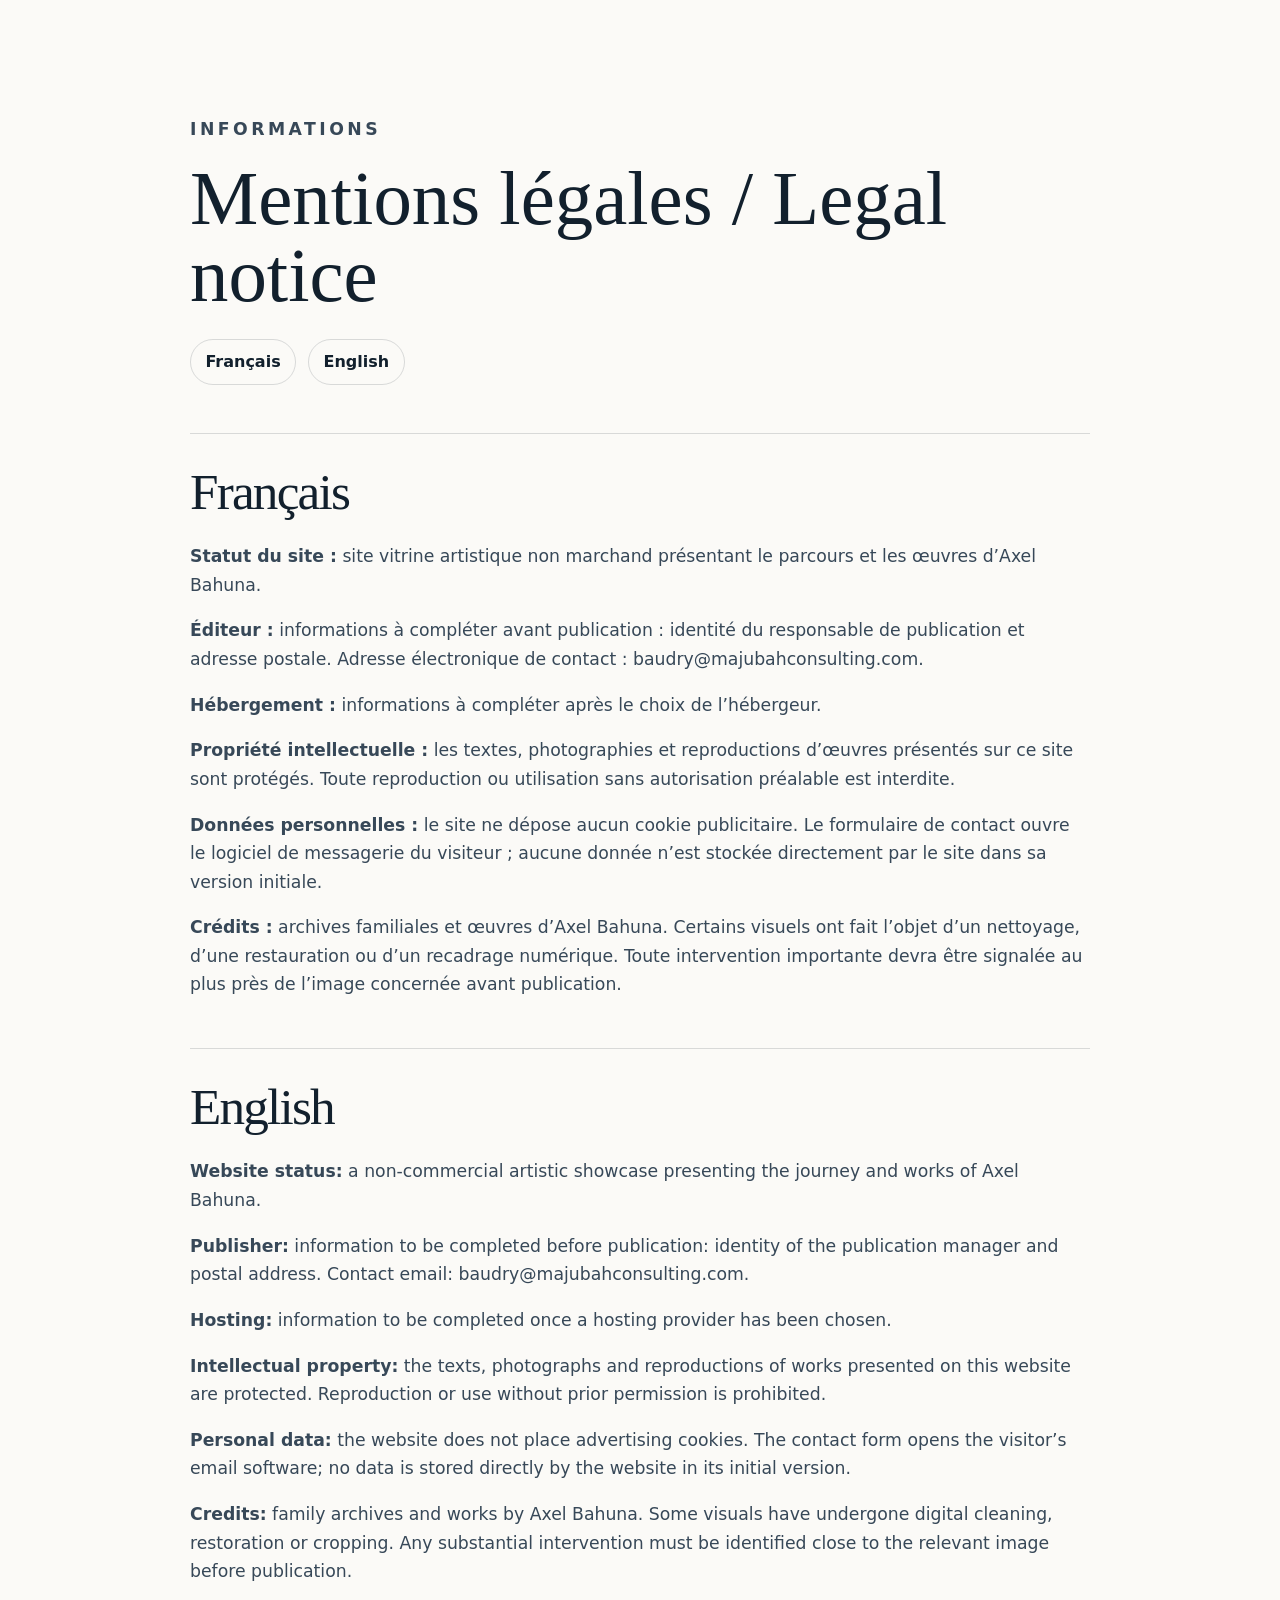
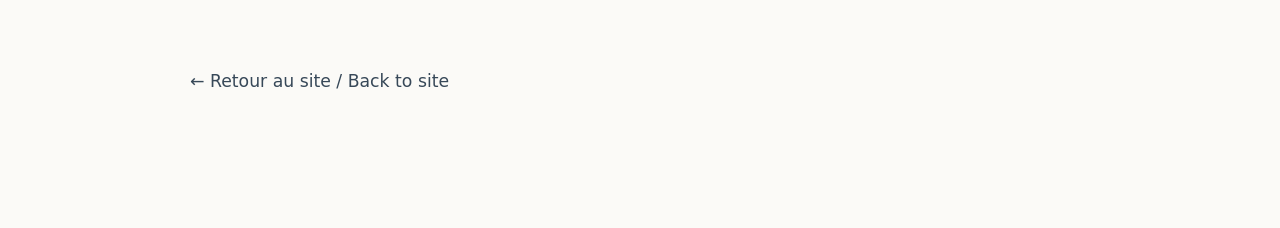
==== mentions-legales.html @ b17f4f7a "Créer le site vitrine Axel Bahuna" ====
<!doctype html>
<html lang="fr">
<head>
  <meta charset="utf-8" />
  <meta name="viewport" content="width=device-width, initial-scale=1" />
  <title>Mentions légales — Axel Bahuna</title>
  <meta name="description" content="Mentions légales du site vitrine artistique d’Axel Bahuna." />
  <meta name="theme-color" content="#102a43" />
  <link rel="canonical" href="https://axelbahuna.fr/mentions-legales.html" />
  <link rel="icon" href="assets/favicon.svg" type="image/svg+xml" />
  <link rel="stylesheet" href="styles.css" />
</head>
<body class="legal-page">
  <a class="skip-link" href="#legal-content">Aller au contenu / Skip to content</a>
  <main class="section" id="legal-content" tabindex="-1">
    <div class="prose legal-shell">
      <p class="eyebrow">Informations</p>
      <h1>Mentions légales <span lang="en">/ Legal notice</span></h1>

      <nav class="legal-language-nav" aria-label="Choisir une langue / Choose a language">
        <a href="#fr">Français</a>
        <a href="#en" lang="en">English</a>
      </nav>

      <section class="legal-section" id="fr" aria-labelledby="fr-title">
        <h2 id="fr-title">Français</h2>
        <p><strong>Statut du site :</strong> site vitrine artistique non marchand présentant le parcours et les œuvres d’Axel Bahuna.</p>
        <p><strong>Éditeur :</strong> informations à compléter avant publication : identité du responsable de publication et adresse postale. Adresse électronique de contact : <a href="mailto:baudry@majubahconsulting.com">baudry@majubahconsulting.com</a>.</p>
        <p><strong>Hébergement :</strong> informations à compléter après le choix de l’hébergeur.</p>
        <p><strong>Propriété intellectuelle :</strong> les textes, photographies et reproductions d’œuvres présentés sur ce site sont protégés. Toute reproduction ou utilisation sans autorisation préalable est interdite.</p>
        <p><strong>Données personnelles :</strong> le site ne dépose aucun cookie publicitaire. Le formulaire de contact ouvre le logiciel de messagerie du visiteur ; aucune donnée n’est stockée directement par le site dans sa version initiale.</p>
        <p><strong>Crédits :</strong> archives familiales et œuvres d’Axel Bahuna. Certains visuels ont fait l’objet d’un nettoyage, d’une restauration ou d’un recadrage numérique. Toute intervention importante devra être signalée au plus près de l’image concernée avant publication.</p>
      </section>

      <section class="legal-section" id="en" lang="en" aria-labelledby="en-title">
        <h2 id="en-title">English</h2>
        <p><strong>Website status:</strong> a non-commercial artistic showcase presenting the journey and works of Axel Bahuna.</p>
        <p><strong>Publisher:</strong> information to be completed before publication: identity of the publication manager and postal address. Contact email: <a href="mailto:baudry@majubahconsulting.com">baudry@majubahconsulting.com</a>.</p>
        <p><strong>Hosting:</strong> information to be completed once a hosting provider has been chosen.</p>
        <p><strong>Intellectual property:</strong> the texts, photographs and reproductions of works presented on this website are protected. Reproduction or use without prior permission is prohibited.</p>
        <p><strong>Personal data:</strong> the website does not place advertising cookies. The contact form opens the visitor’s email software; no data is stored directly by the website in its initial version.</p>
        <p><strong>Credits:</strong> family archives and works by Axel Bahuna. Some visuals have undergone digital cleaning, restoration or cropping. Any substantial intervention must be identified close to the relevant image before publication.</p>
      </section>

      <p class="legal-back"><a href="/">← Retour au site <span lang="en">/ Back to site</span></a></p>
    </div>
  </main>
</body>
</html>
---- styles.css ----
:root {
  --ink: #12202d;
  --blue: #102a43;
  --blue-soft: #244c70;
  --cream: #f6f1e8;
  --paper: #fbfaf7;
  --gold: #b98a45;
  --line: rgba(18,32,45,.15);
  --shadow: 0 24px 70px rgba(12, 29, 44, .15);
  --radius: 18px;
  --serif: Georgia, 'Times New Roman', serif;
  --sans: Inter, ui-sans-serif, system-ui, -apple-system, BlinkMacSystemFont, 'Segoe UI', sans-serif;
}
*{box-sizing:border-box} html{scroll-behavior:smooth} body{margin:0;background:var(--paper);color:var(--ink);font-family:var(--sans);line-height:1.65} img{max-width:100%;display:block} a{color:inherit;text-decoration:none} button,input,select,textarea{font:inherit}.skip-link{position:absolute;left:-9999px;top:1rem;background:#fff;padding:.75rem 1rem;z-index:999}.skip-link:focus{left:1rem}.site-header{height:78px;position:fixed;inset:0 0 auto;z-index:100;display:flex;align-items:center;justify-content:space-between;padding:0 clamp(1rem,4vw,4rem);color:#fff;transition:.3s;background:linear-gradient(to bottom,rgba(0,0,0,.55),transparent)}.site-header.scrolled{background:rgba(16,42,67,.96);backdrop-filter:blur(12px);box-shadow:0 8px 30px rgba(0,0,0,.12)}.brand{display:flex;flex-direction:column;line-height:1.1}.brand-name{font-family:var(--serif);letter-spacing:.14em;font-size:1.2rem}.brand-subtitle{font-size:.67rem;letter-spacing:.12em;text-transform:uppercase;opacity:.75;margin-top:.35rem}.main-nav{display:flex;gap:1.35rem;align-items:center;font-size:.86rem}.main-nav a{opacity:.88}.main-nav a:hover{opacity:1}.lang-toggle,.menu-toggle{border:1px solid rgba(255,255,255,.5);background:transparent;color:#fff;border-radius:999px;padding:.42rem .7rem;cursor:pointer}.menu-toggle{display:none}.hero{min-height:100svh;position:relative;display:grid;place-items:end start;overflow:hidden;background:#0d1d2b}.hero-image{position:absolute;inset:0;width:100%;height:100%;object-fit:cover;object-position:center}.hero-overlay{position:absolute;inset:0;background:linear-gradient(90deg,rgba(3,12,20,.88) 0%,rgba(7,22,34,.58) 46%,rgba(7,22,34,.12) 75%),linear-gradient(to top,rgba(3,12,20,.62),transparent 55%)}.hero-content{position:relative;z-index:2;max-width:840px;padding:10rem clamp(1.25rem,7vw,7rem) 7rem;color:#fff}.eyebrow{font-size:.72rem;letter-spacing:.2em;text-transform:uppercase;font-weight:700;color:var(--gold);margin:0 0 1.1rem}.hero h1{font-family:var(--serif);font-weight:400;font-size:clamp(4rem,10vw,9rem);line-height:.82;margin:0 0 1.8rem;letter-spacing:-.045em}.hero blockquote{font-family:var(--serif);font-size:clamp(1.25rem,2.5vw,2rem);font-style:italic;max-width:650px;margin:0 0 2.3rem}.hero-actions{display:flex;gap:1rem;flex-wrap:wrap}.button{display:inline-flex;align-items:center;justify-content:center;border-radius:999px;padding:.9rem 1.35rem;border:1px solid transparent;font-weight:650;font-size:.9rem;cursor:pointer;transition:.25s}.button-primary{background:var(--gold);color:#111}.button-primary:hover{transform:translateY(-2px);background:#cca25e}.button-ghost{border-color:rgba(255,255,255,.55);color:#fff}.button-ghost:hover{background:#fff;color:var(--blue)}.scroll-cue{position:absolute;bottom:2rem;right:3rem;color:#fff;font-size:2rem;z-index:3;animation:bob 1.8s infinite}@keyframes bob{50%{transform:translateY(8px)}}.section{padding:clamp(5rem,9vw,9rem) clamp(1.2rem,6vw,6rem)}.section-grid{max-width:1280px;margin:auto}.intro-grid{display:grid;grid-template-columns:minmax(320px,.8fr) 1.2fr;gap:clamp(3rem,8vw,8rem);align-items:center}.portrait-stack{position:relative}.portrait-main{width:100%;aspect-ratio:1/1;object-fit:cover;filter:grayscale(100%);border-radius:var(--radius);box-shadow:var(--shadow)}.portrait-note{position:absolute;right:-2rem;bottom:2rem;background:var(--cream);padding:1.1rem 1.4rem;box-shadow:var(--shadow);display:flex;flex-direction:column}.portrait-note strong{font-family:var(--serif);font-size:2rem}.portrait-note span{font-size:.75rem;text-transform:uppercase;letter-spacing:.1em}.prose{max-width:720px}.prose h2,.section-heading h2,.manifesto h2,.studio-copy h2,.legacy h2,.contact h2{font-family:var(--serif);font-size:clamp(2.5rem,5vw,5rem);font-weight:400;line-height:1.02;letter-spacing:-.035em;margin:.2rem 0 2rem}.prose p{font-size:1.08rem;color:#374858}.pullquote{font-family:var(--serif);font-size:1.6rem;font-style:italic;border-left:3px solid var(--gold);padding-left:1.5rem;margin:2.5rem 0 0}.manifesto{background:var(--blue);color:#fff;padding:8rem 1.5rem;text-align:center}.manifesto-inner{max-width:950px;margin:auto}.manifesto h2{margin-bottom:1.6rem}.manifesto p:last-child{font-family:var(--serif);font-size:1.35rem;color:rgba(255,255,255,.8)}.section-heading{max-width:1280px;margin:0 auto 3rem;display:grid;grid-template-columns:1fr .75fr;gap:3rem;align-items:end}.section-heading p:last-child{color:#566879;max-width:570px}.filters{max-width:1280px;margin:0 auto 2rem;display:flex;gap:.65rem;flex-wrap:wrap}.filter{border:1px solid var(--line);background:transparent;border-radius:999px;padding:.6rem 1rem;cursor:pointer;color:var(--ink)}.filter.active,.filter:hover{background:var(--blue);color:#fff;border-color:var(--blue)}.gallery{max-width:1280px;margin:auto;display:grid;grid-template-columns:repeat(12,1fr);gap:1.2rem}.art-card{grid-column:span 4;position:relative;overflow:hidden;border-radius:14px;background:#e9e4db;cursor:pointer;min-height:420px}.art-card:nth-child(7n+1),.art-card:nth-child(7n+5){grid-column:span 8}.art-card:nth-child(7n+2){grid-column:span 4}.art-card img{width:100%;height:100%;object-fit:cover;transition:transform .55s}.art-card:hover img{transform:scale(1.035)}.art-overlay{position:absolute;inset:auto 0 0;padding:3rem 1.3rem 1.2rem;color:#fff;background:linear-gradient(transparent,rgba(3,12,20,.85));transform:translateY(12px);transition:.3s}.art-card:hover .art-overlay{transform:none}.art-overlay small{text-transform:uppercase;letter-spacing:.15em;font-size:.65rem;color:#e6c584}.art-overlay h3{font-family:var(--serif);font-size:1.55rem;margin:.3rem 0 0}.journey{background:var(--cream)}.timeline{max-width:1050px;margin:auto;position:relative}.timeline:before{content:"";position:absolute;left:132px;top:0;bottom:0;width:1px;background:rgba(16,42,67,.22)}.timeline-item{display:grid;grid-template-columns:110px 1fr;gap:48px;padding:0 0 3.5rem;position:relative}.timeline-year{font-family:var(--serif);font-size:1.55rem;color:var(--blue);text-align:right}.timeline-copy{position:relative}.timeline-copy:before{content:"";position:absolute;left:-54px;top:.5rem;width:12px;height:12px;border-radius:50%;background:var(--gold);box-shadow:0 0 0 6px var(--cream)}.timeline-copy h3{font-family:var(--serif);font-size:1.55rem;margin:0 0 .5rem}.timeline-copy p{margin:0;color:#536576}.studio-split{display:grid;grid-template-columns:1.15fr .85fr;min-height:760px;background:#0c2032;color:#fff}.studio-split>img{width:100%;height:100%;object-fit:cover}.studio-copy{padding:clamp(4rem,8vw,8rem);display:flex;flex-direction:column;justify-content:center}.studio-copy p{color:rgba(255,255,255,.73)}.studio-copy blockquote{font-family:var(--serif);font-size:1.6rem;font-style:italic;border-left:2px solid var(--gold);padding-left:1.2rem;margin-top:2rem}.archive-grid{max-width:1280px;margin:auto;display:grid;grid-template-columns:repeat(2,1fr);gap:1.3rem}.archive-card{margin:0;position:relative;overflow:hidden;border-radius:14px;background:#eee;min-height:480px}.archive-card img{width:100%;height:100%;object-fit:cover}.archive-card figcaption{position:absolute;left:1rem;right:1rem;bottom:1rem;background:rgba(255,255,255,.92);padding:1rem 1.1rem;display:flex;flex-direction:column;border-radius:10px;backdrop-filter:blur(8px)}.archive-card span{font-size:.82rem;color:#596979}.exhibition-list{max-width:1280px;margin:3rem auto 0;display:flex;flex-wrap:wrap;gap:.7rem}.exhibition-list span{border-bottom:1px solid var(--line);padding:.4rem .2rem;font-family:var(--serif);font-size:1.15rem}.legacy{padding:9rem 1.5rem;background:linear-gradient(135deg,#e5d7bd,#f7f2e9);text-align:center}.legacy-inner{max-width:900px;margin:auto}.legacy p{font-size:1.1rem;color:#4e5a65}.legacy blockquote{font-family:var(--serif);font-size:clamp(1.8rem,3vw,3rem);font-style:italic;margin:2.5rem 0 0}.contact-grid{max-width:1180px;margin:auto;display:grid;grid-template-columns:.85fr 1.15fr;gap:6rem}.contact-location{font-weight:700;color:var(--blue)}.contact-form{display:grid;gap:1.1rem;background:#fff;padding:2rem;border-radius:var(--radius);box-shadow:var(--shadow)}.contact-form label{display:grid;gap:.45rem;font-size:.78rem;text-transform:uppercase;letter-spacing:.1em;font-weight:700}.contact-form input,.contact-form select,.contact-form textarea{width:100%;border:1px solid #cfd8df;border-radius:9px;padding:.8rem .9rem;background:#fbfcfd;color:var(--ink);text-transform:none;letter-spacing:0;font-weight:400}.contact-form textarea{resize:vertical}.form-note{font-size:.75rem;color:#71808d}.site-footer{padding:2.5rem clamp(1.2rem,6vw,6rem);background:#081927;color:#fff;display:grid;grid-template-columns:1fr auto;gap:1rem;align-items:center}.site-footer>div:first-child{display:flex;flex-direction:column}.site-footer>div:first-child span{font-size:.74rem;opacity:.65}.footer-links{display:flex;gap:1.3rem;font-size:.82rem}.site-footer>p{grid-column:1/-1;font-size:.72rem;opacity:.55;margin:0;border-top:1px solid rgba(255,255,255,.12);padding-top:1rem}.lightbox{width:min(1180px,94vw);max-height:92vh;border:0;border-radius:18px;padding:0;overflow:hidden;background:#0c1720;color:#fff;box-shadow:0 30px 100px rgba(0,0,0,.5)}.lightbox::backdrop{background:rgba(0,0,0,.82);backdrop-filter:blur(5px)}.lightbox[open]{display:grid;grid-template-columns:1.4fr .6fr}.lightbox-media{min-height:70vh;background:#03080d;display:grid;place-items:center}.lightbox-media img{width:100%;height:100%;object-fit:contain;max-height:88vh}.lightbox-caption{padding:3rem 2rem;display:flex;flex-direction:column;justify-content:center}.lightbox-category{text-transform:uppercase;letter-spacing:.16em;color:#dab66e;font-size:.72rem}.lightbox-caption h3{font-family:var(--serif);font-size:2.2rem;margin:.3rem 0 1rem}.lightbox-description{color:rgba(255,255,255,.7)}.lightbox-close{position:absolute;right:1rem;top:1rem;width:42px;height:42px;border-radius:50%;border:1px solid rgba(255,255,255,.35);background:rgba(0,0,0,.3);color:#fff;font-size:1.7rem;cursor:pointer;z-index:4}.reveal{opacity:0;transform:translateY(20px);transition:.7s ease}.reveal.visible{opacity:1;transform:none}
@media(max-width:900px){.menu-toggle{display:block}.main-nav{position:absolute;top:70px;right:1rem;background:var(--blue);padding:1.2rem;border-radius:14px;display:none;flex-direction:column;align-items:flex-start;box-shadow:var(--shadow)}.main-nav.open{display:flex}.intro-grid,.section-heading,.studio-split,.contact-grid{grid-template-columns:1fr}.portrait-note{right:1rem}.gallery{grid-template-columns:repeat(2,1fr)}.art-card,.art-card:nth-child(n){grid-column:auto;min-height:340px}.archive-grid{grid-template-columns:1fr}.studio-copy{padding:4rem 1.3rem}.lightbox[open]{grid-template-columns:1fr}.lightbox-caption{padding:1.4rem 1.5rem}.lightbox-media{min-height:45vh}.timeline:before{left:74px}.timeline-item{grid-template-columns:60px 1fr;gap:35px}.timeline-copy:before{left:-41px}.timeline-year{font-size:1.05rem}.site-footer{grid-template-columns:1fr}.footer-links{flex-wrap:wrap}.hero-content{padding-bottom:5rem}.scroll-cue{display:none}}
@media(max-width:580px){.hero h1{font-size:4rem}.hero-actions{flex-direction:column;align-items:flex-start}.section{padding:4.5rem 1rem}.gallery{grid-template-columns:1fr}.art-card{min-height:420px}.archive-card{min-height:420px}.site-header{height:68px}.brand-subtitle{display:none}.section-heading{gap:.5rem}.prose h2,.section-heading h2,.manifesto h2,.studio-copy h2,.legacy h2,.contact h2{font-size:2.55rem}}
@media(prefers-reduced-motion:reduce){html{scroll-behavior:auto}.reveal{opacity:1;transform:none;transition:none}.art-card img,.button{transition:none}}

/* Progressive enhancement, keyboard focus and publication hardening. */
.visually-hidden {
  position: absolute !important;
  width: 1px !important;
  height: 1px !important;
  padding: 0 !important;
  margin: -1px !important;
  overflow: hidden !important;
  clip: rect(0, 0, 0, 0) !important;
  white-space: nowrap !important;
  border: 0 !important;
}

.eyebrow { color: #805822; }
.hero .eyebrow,
.manifesto .eyebrow,
.studio-copy .eyebrow,
.lightbox-category { color: #e6c584; }
.form-note { color: #596979; }

:where(a, button, input, select, textarea):focus-visible {
  outline: 3px solid #fff;
  outline-offset: 3px;
  box-shadow: 0 0 0 6px #17628f;
}

.main-nav a:focus-visible,
.footer-links a:focus-visible { border-radius: 4px; }

.filter[aria-pressed="true"] {
  background: var(--blue);
  color: #fff;
  border-color: var(--blue);
}

.art-card-trigger {
  position: absolute;
  inset: 0;
  z-index: 3;
  border-radius: inherit;
}

.art-card-trigger:focus-visible {
  outline: 3px solid #fff;
  outline-offset: -7px;
  box-shadow: inset 0 0 0 6px #17628f;
}

.art-card:focus-within img { transform: scale(1.035); }

/* Content stays visible without JavaScript; only observed elements are hidden. */
.reveal {
  opacity: 1;
  transform: none;
}

.reveal.reveal-pending {
  opacity: 0;
  transform: translateY(20px);
}

.lightbox { overflow: auto; }

.legal-page {
  min-height: 100vh;
  background: var(--paper);
}

.legal-shell {
  max-width: 900px;
  margin: auto;
}

.legal-shell h1 {
  margin: .2rem 0 1.5rem;
  font-family: var(--serif);
  font-size: clamp(3rem, 6vw, 6rem);
  font-weight: 400;
  line-height: 1;
}

.legal-language-nav {
  display: flex;
  flex-wrap: wrap;
  gap: .75rem;
  margin: 0 0 3rem;
}

.legal-language-nav a {
  border: 1px solid var(--line);
  border-radius: 999px;
  padding: .55rem .9rem;
  font-weight: 700;
}

.legal-section {
  padding: 2rem 0;
  border-top: 1px solid var(--line);
}

.legal-section h2 {
  margin: 0 0 1.5rem;
  font-family: var(--serif);
  font-size: clamp(2rem, 4vw, 3.2rem);
  font-weight: 400;
}

.legal-back { margin-top: 2rem; }

@media (max-width: 580px) {
  .hero h1 { font-size: clamp(3rem, 16vw, 4rem); }
  .timeline-year {
    overflow-wrap: anywhere;
    hyphens: auto;
    line-height: 1.25;
  }
}

@media (max-height: 500px) and (orientation: landscape) {
  .lightbox[open] { grid-template-columns: 1.2fr .8fr; }
  .lightbox-media {
    min-height: 0;
    height: 88vh;
  }
  .lightbox-caption {
    padding: 2.5rem 1.25rem 1.25rem;
    overflow: auto;
  }
}

@media (prefers-reduced-motion: reduce) {
  *, *::before, *::after {
    scroll-behavior: auto !important;
    animation-duration: .01ms !important;
    animation-iteration-count: 1 !important;
    transition-duration: .01ms !important;
  }
  .reveal.reveal-pending {
    opacity: 1;
    transform: none;
  }
}
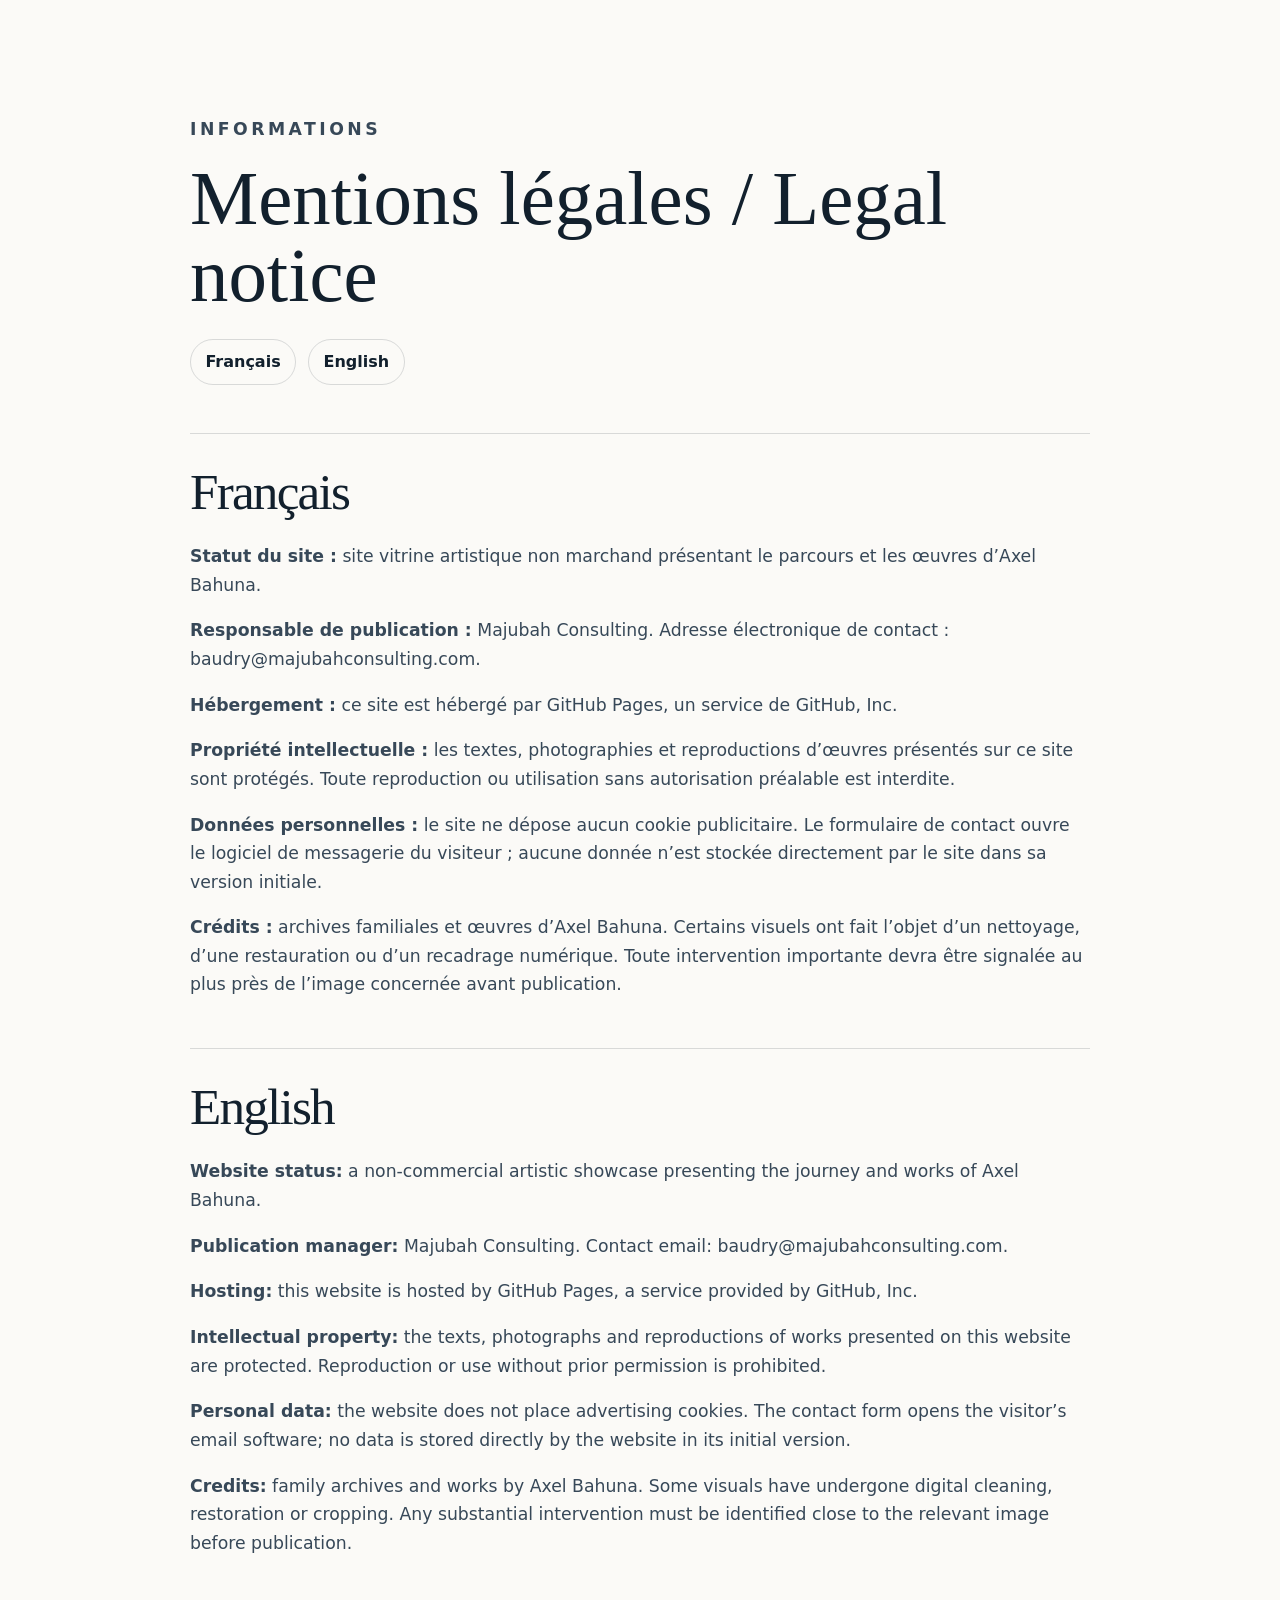
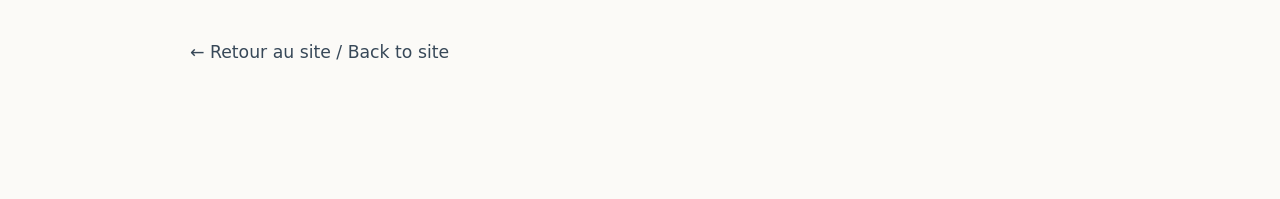
==== commit c71ece66: "Préciser le responsable de publication et l’hébergeur" ====
--- a/mentions-legales.html
+++ b/mentions-legales.html
@@ -25,8 +25,8 @@
       <section class="legal-section" id="fr" aria-labelledby="fr-title">
         <h2 id="fr-title">Français</h2>
         <p><strong>Statut du site :</strong> site vitrine artistique non marchand présentant le parcours et les œuvres d’Axel Bahuna.</p>
-        <p><strong>Éditeur :</strong> informations à compléter avant publication : identité du responsable de publication et adresse postale. Adresse électronique de contact : <a href="mailto:baudry@majubahconsulting.com">baudry@majubahconsulting.com</a>.</p>
-        <p><strong>Hébergement :</strong> informations à compléter après le choix de l’hébergeur.</p>
+        <p><strong>Responsable de publication :</strong> Majubah Consulting. Adresse électronique de contact : <a href="mailto:baudry@majubahconsulting.com">baudry@majubahconsulting.com</a>.</p>
+        <p><strong>Hébergement :</strong> ce site est hébergé par GitHub Pages, un service de GitHub, Inc.</p>
         <p><strong>Propriété intellectuelle :</strong> les textes, photographies et reproductions d’œuvres présentés sur ce site sont protégés. Toute reproduction ou utilisation sans autorisation préalable est interdite.</p>
         <p><strong>Données personnelles :</strong> le site ne dépose aucun cookie publicitaire. Le formulaire de contact ouvre le logiciel de messagerie du visiteur ; aucune donnée n’est stockée directement par le site dans sa version initiale.</p>
         <p><strong>Crédits :</strong> archives familiales et œuvres d’Axel Bahuna. Certains visuels ont fait l’objet d’un nettoyage, d’une restauration ou d’un recadrage numérique. Toute intervention importante devra être signalée au plus près de l’image concernée avant publication.</p>
@@ -35,8 +35,8 @@
       <section class="legal-section" id="en" lang="en" aria-labelledby="en-title">
         <h2 id="en-title">English</h2>
         <p><strong>Website status:</strong> a non-commercial artistic showcase presenting the journey and works of Axel Bahuna.</p>
-        <p><strong>Publisher:</strong> information to be completed before publication: identity of the publication manager and postal address. Contact email: <a href="mailto:baudry@majubahconsulting.com">baudry@majubahconsulting.com</a>.</p>
-        <p><strong>Hosting:</strong> information to be completed once a hosting provider has been chosen.</p>
+        <p><strong>Publication manager:</strong> Majubah Consulting. Contact email: <a href="mailto:baudry@majubahconsulting.com">baudry@majubahconsulting.com</a>.</p>
+        <p><strong>Hosting:</strong> this website is hosted by GitHub Pages, a service provided by GitHub, Inc.</p>
         <p><strong>Intellectual property:</strong> the texts, photographs and reproductions of works presented on this website are protected. Reproduction or use without prior permission is prohibited.</p>
         <p><strong>Personal data:</strong> the website does not place advertising cookies. The contact form opens the visitor’s email software; no data is stored directly by the website in its initial version.</p>
         <p><strong>Credits:</strong> family archives and works by Axel Bahuna. Some visuals have undergone digital cleaning, restoration or cropping. Any substantial intervention must be identified close to the relevant image before publication.</p>
